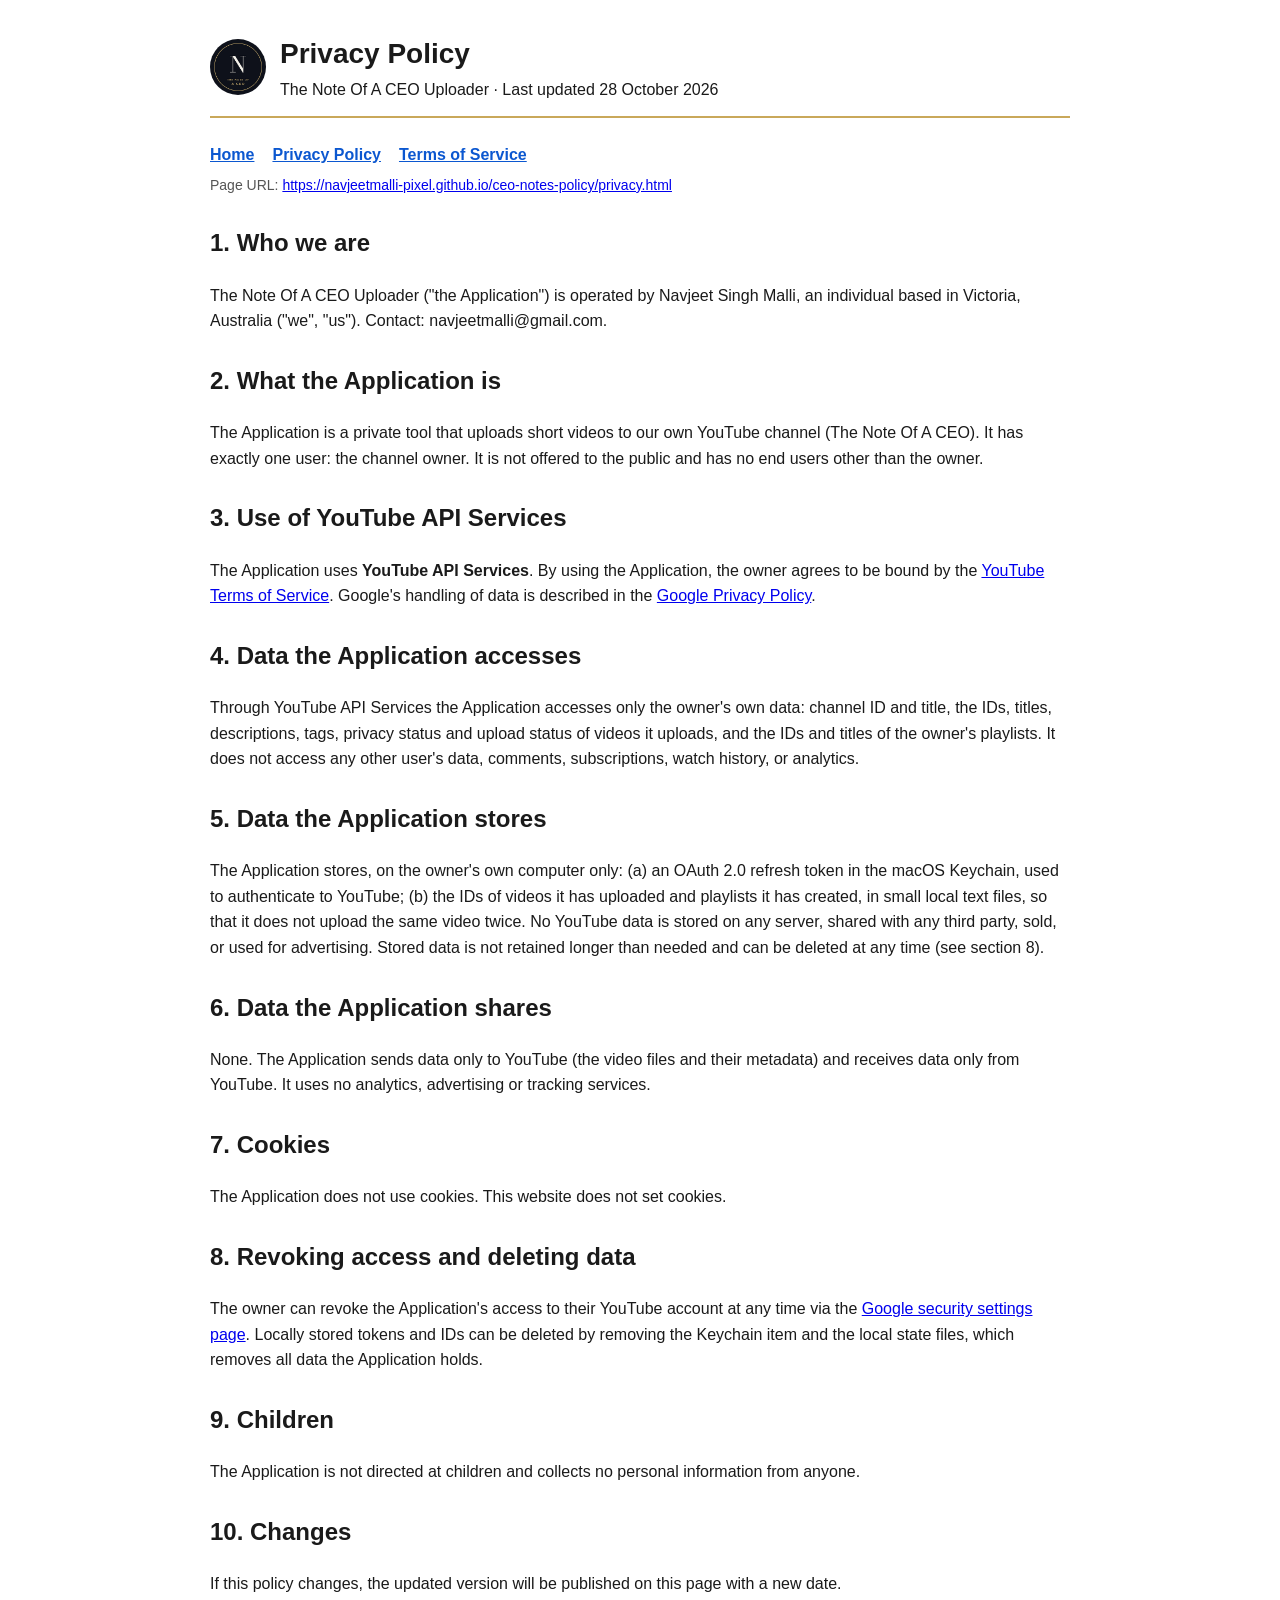
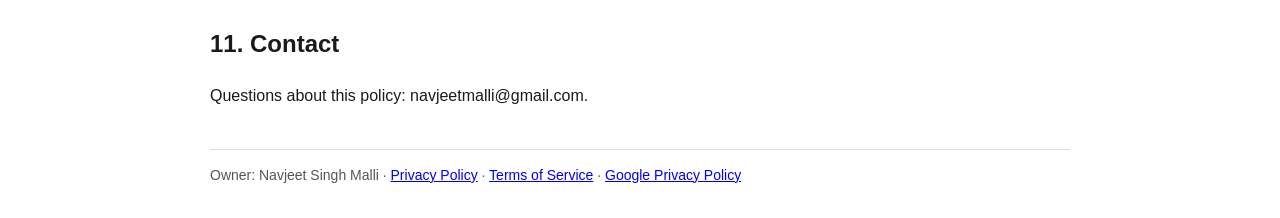
==== privacy.html @ fb7cb494 "policy pages for The Note Of A CEO Uploader" ====
<!doctype html><html lang="en"><head><meta charset="utf-8"><meta name="viewport" content="width=device-width,initial-scale=1"><title>Privacy Policy - The Note Of A CEO Uploader</title><link rel="stylesheet" href="style.css"></head><body>
<header><img src="avatar.png" alt="The Note Of A CEO logo"><div><h1>Privacy Policy</h1><div>The Note Of A CEO Uploader &middot; Last updated 28 October 2026</div></div></header>
<nav><a href="index.html">Home</a><a href="privacy.html">Privacy Policy</a><a href="terms.html">Terms of Service</a></nav><p style="font-size:14px;color:#555;margin:6px 0 18px">Page URL: <a href="https://navjeetmalli-pixel.github.io/ceo-notes-policy/privacy.html">https://navjeetmalli-pixel.github.io/ceo-notes-policy/privacy.html</a></p>
<h2>1. Who we are</h2><p>The Note Of A CEO Uploader ("the Application") is operated by Navjeet Singh Malli, an individual based in Victoria, Australia ("we", "us"). Contact: navjeetmalli@gmail.com.</p>
<h2>2. What the Application is</h2><p>The Application is a private tool that uploads short videos to our own YouTube channel (The Note Of A CEO). It has exactly one user: the channel owner. It is not offered to the public and has no end users other than the owner.</p>
<h2>3. Use of YouTube API Services</h2><p>The Application uses <strong>YouTube API Services</strong>. By using the Application, the owner agrees to be bound by the <a href="https://www.youtube.com/t/terms">YouTube Terms of Service</a>. Google's handling of data is described in the <a href="https://policies.google.com/privacy">Google Privacy Policy</a>.</p>
<h2>4. Data the Application accesses</h2><p>Through YouTube API Services the Application accesses only the owner's own data: channel ID and title, the IDs, titles, descriptions, tags, privacy status and upload status of videos it uploads, and the IDs and titles of the owner's playlists. It does not access any other user's data, comments, subscriptions, watch history, or analytics.</p>
<h2>5. Data the Application stores</h2><p>The Application stores, on the owner's own computer only: (a) an OAuth 2.0 refresh token in the macOS Keychain, used to authenticate to YouTube; (b) the IDs of videos it has uploaded and playlists it has created, in small local text files, so that it does not upload the same video twice. No YouTube data is stored on any server, shared with any third party, sold, or used for advertising. Stored data is not retained longer than needed and can be deleted at any time (see section 8).</p>
<h2>6. Data the Application shares</h2><p>None. The Application sends data only to YouTube (the video files and their metadata) and receives data only from YouTube. It uses no analytics, advertising or tracking services.</p>
<h2>7. Cookies</h2><p>The Application does not use cookies. This website does not set cookies.</p>
<h2>8. Revoking access and deleting data</h2><p>The owner can revoke the Application's access to their YouTube account at any time via the <a href="https://security.google.com/settings/security/permissions">Google security settings page</a>. Locally stored tokens and IDs can be deleted by removing the Keychain item and the local state files, which removes all data the Application holds.</p>
<h2>9. Children</h2><p>The Application is not directed at children and collects no personal information from anyone.</p>
<h2>10. Changes</h2><p>If this policy changes, the updated version will be published on this page with a new date.</p>
<h2>11. Contact</h2><p>Questions about this policy: navjeetmalli@gmail.com.</p>
<footer>Owner: Navjeet Singh Malli &middot; <a href="privacy.html">Privacy Policy</a> &middot; <a href="terms.html">Terms of Service</a> &middot; <a href="https://policies.google.com/privacy">Google Privacy Policy</a></footer></body></html>
---- style.css ----
body{font-family:-apple-system,Helvetica,Arial,sans-serif;max-width:860px;margin:0 auto;padding:32px 20px;color:#1a1a1a;line-height:1.6}
header{display:flex;align-items:center;gap:14px;border-bottom:2px solid #c9a85a;padding-bottom:14px;margin-bottom:24px}
header img{width:56px;height:56px;border-radius:50%}
h1{margin:0;font-size:28px} h2{margin-top:28px} nav a{margin-right:18px;color:#0b57d0;font-weight:600}
footer{margin-top:40px;border-top:1px solid #ddd;padding-top:14px;font-size:14px;color:#555}
.yt{display:inline-flex;align-items:center;gap:8px;background:#ff0000;color:#fff;padding:8px 14px;border-radius:8px;text-decoration:none;font-weight:700}
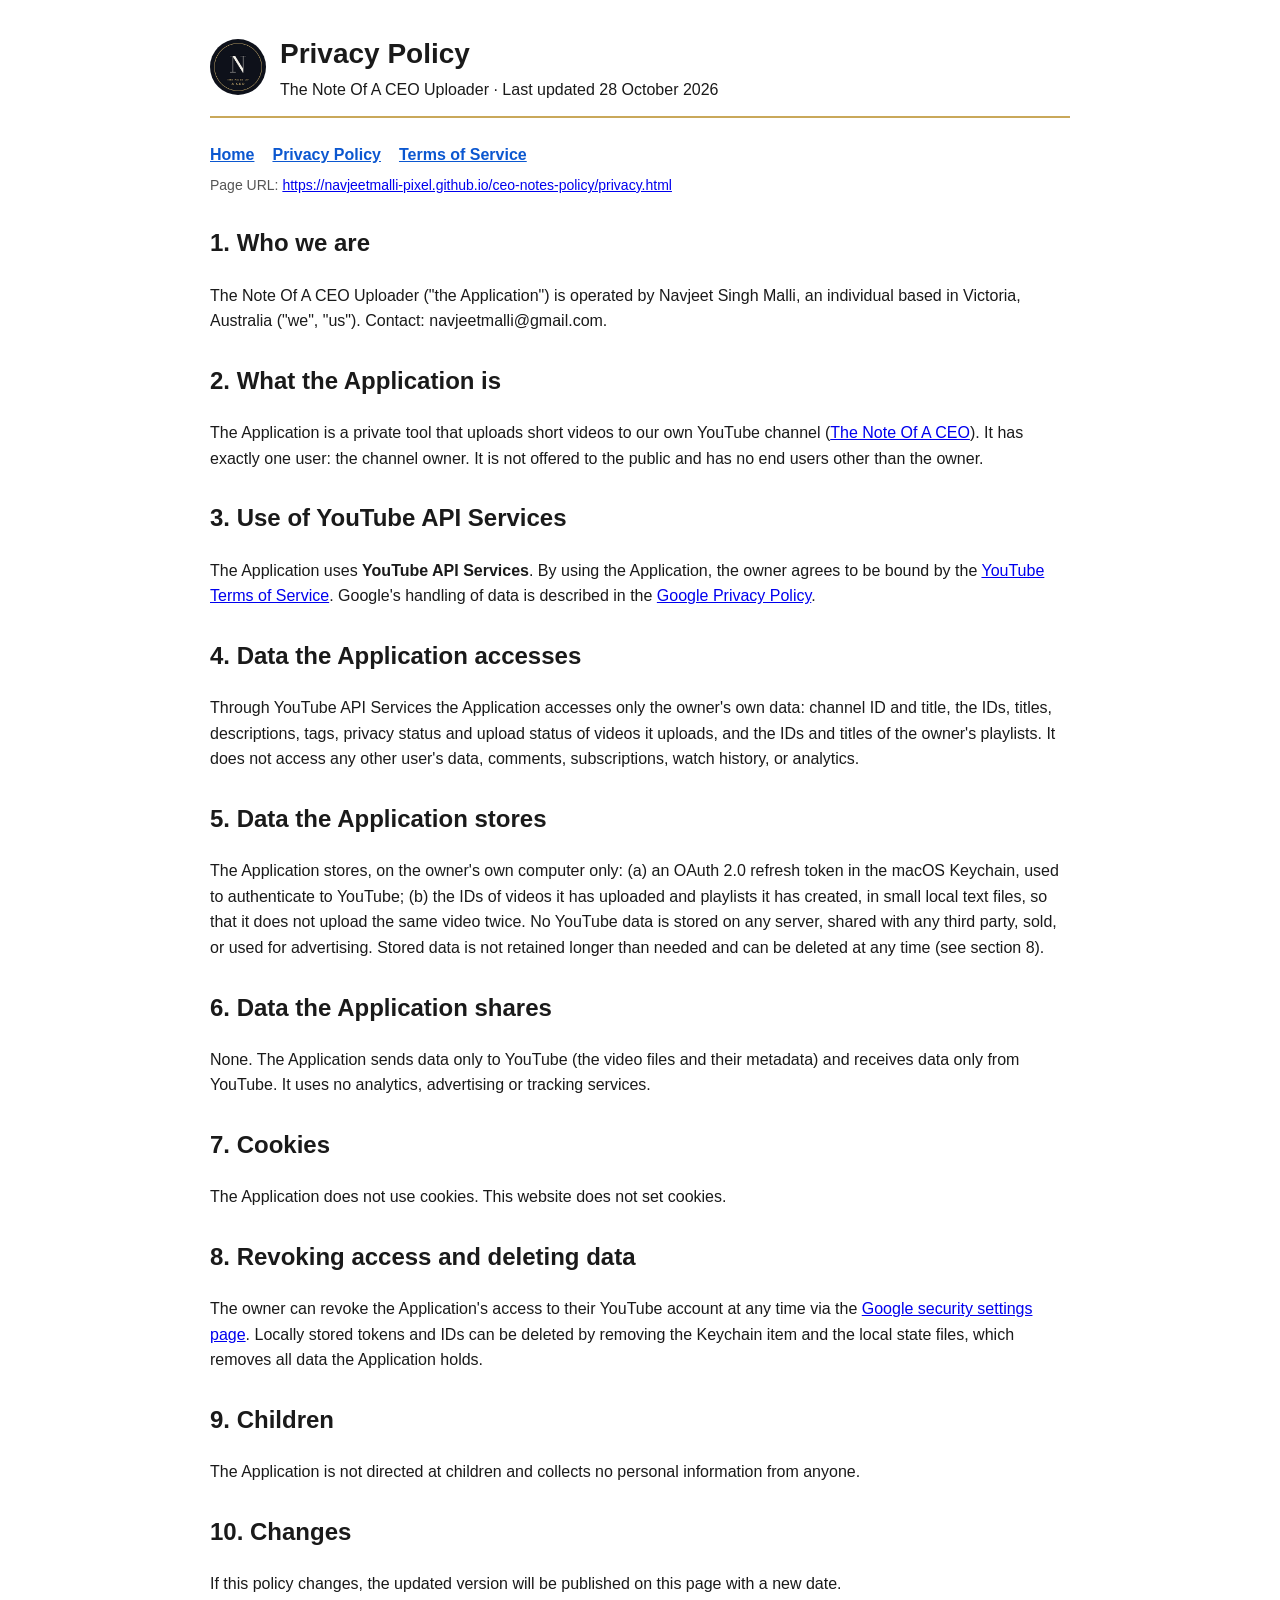
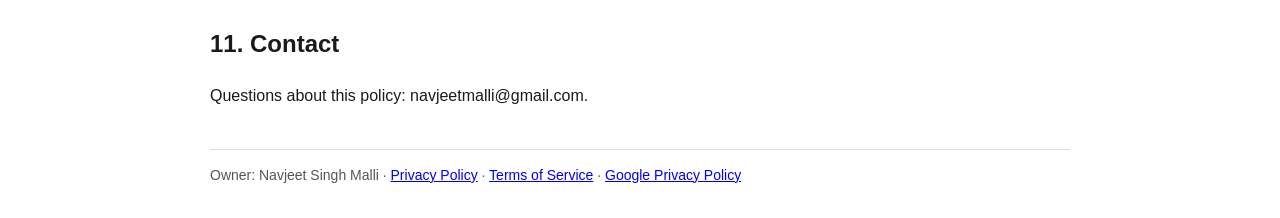
==== commit c4f8392a: "link the channel" ====
--- a/privacy.html
+++ b/privacy.html
@@ -2,7 +2,7 @@
 <header><img src="avatar.png" alt="The Note Of A CEO logo"><div><h1>Privacy Policy</h1><div>The Note Of A CEO Uploader &middot; Last updated 28 October 2026</div></div></header>
 <nav><a href="index.html">Home</a><a href="privacy.html">Privacy Policy</a><a href="terms.html">Terms of Service</a></nav><p style="font-size:14px;color:#555;margin:6px 0 18px">Page URL: <a href="https://navjeetmalli-pixel.github.io/ceo-notes-policy/privacy.html">https://navjeetmalli-pixel.github.io/ceo-notes-policy/privacy.html</a></p>
 <h2>1. Who we are</h2><p>The Note Of A CEO Uploader ("the Application") is operated by Navjeet Singh Malli, an individual based in Victoria, Australia ("we", "us"). Contact: navjeetmalli@gmail.com.</p>
-<h2>2. What the Application is</h2><p>The Application is a private tool that uploads short videos to our own YouTube channel (The Note Of A CEO). It has exactly one user: the channel owner. It is not offered to the public and has no end users other than the owner.</p>
+<h2>2. What the Application is</h2><p>The Application is a private tool that uploads short videos to our own YouTube channel (<a href="https://www.youtube.com/@thenoteofaceo">The Note Of A CEO</a>). It has exactly one user: the channel owner. It is not offered to the public and has no end users other than the owner.</p>
 <h2>3. Use of YouTube API Services</h2><p>The Application uses <strong>YouTube API Services</strong>. By using the Application, the owner agrees to be bound by the <a href="https://www.youtube.com/t/terms">YouTube Terms of Service</a>. Google's handling of data is described in the <a href="https://policies.google.com/privacy">Google Privacy Policy</a>.</p>
 <h2>4. Data the Application accesses</h2><p>Through YouTube API Services the Application accesses only the owner's own data: channel ID and title, the IDs, titles, descriptions, tags, privacy status and upload status of videos it uploads, and the IDs and titles of the owner's playlists. It does not access any other user's data, comments, subscriptions, watch history, or analytics.</p>
 <h2>5. Data the Application stores</h2><p>The Application stores, on the owner's own computer only: (a) an OAuth 2.0 refresh token in the macOS Keychain, used to authenticate to YouTube; (b) the IDs of videos it has uploaded and playlists it has created, in small local text files, so that it does not upload the same video twice. No YouTube data is stored on any server, shared with any third party, sold, or used for advertising. Stored data is not retained longer than needed and can be deleted at any time (see section 8).</p>
